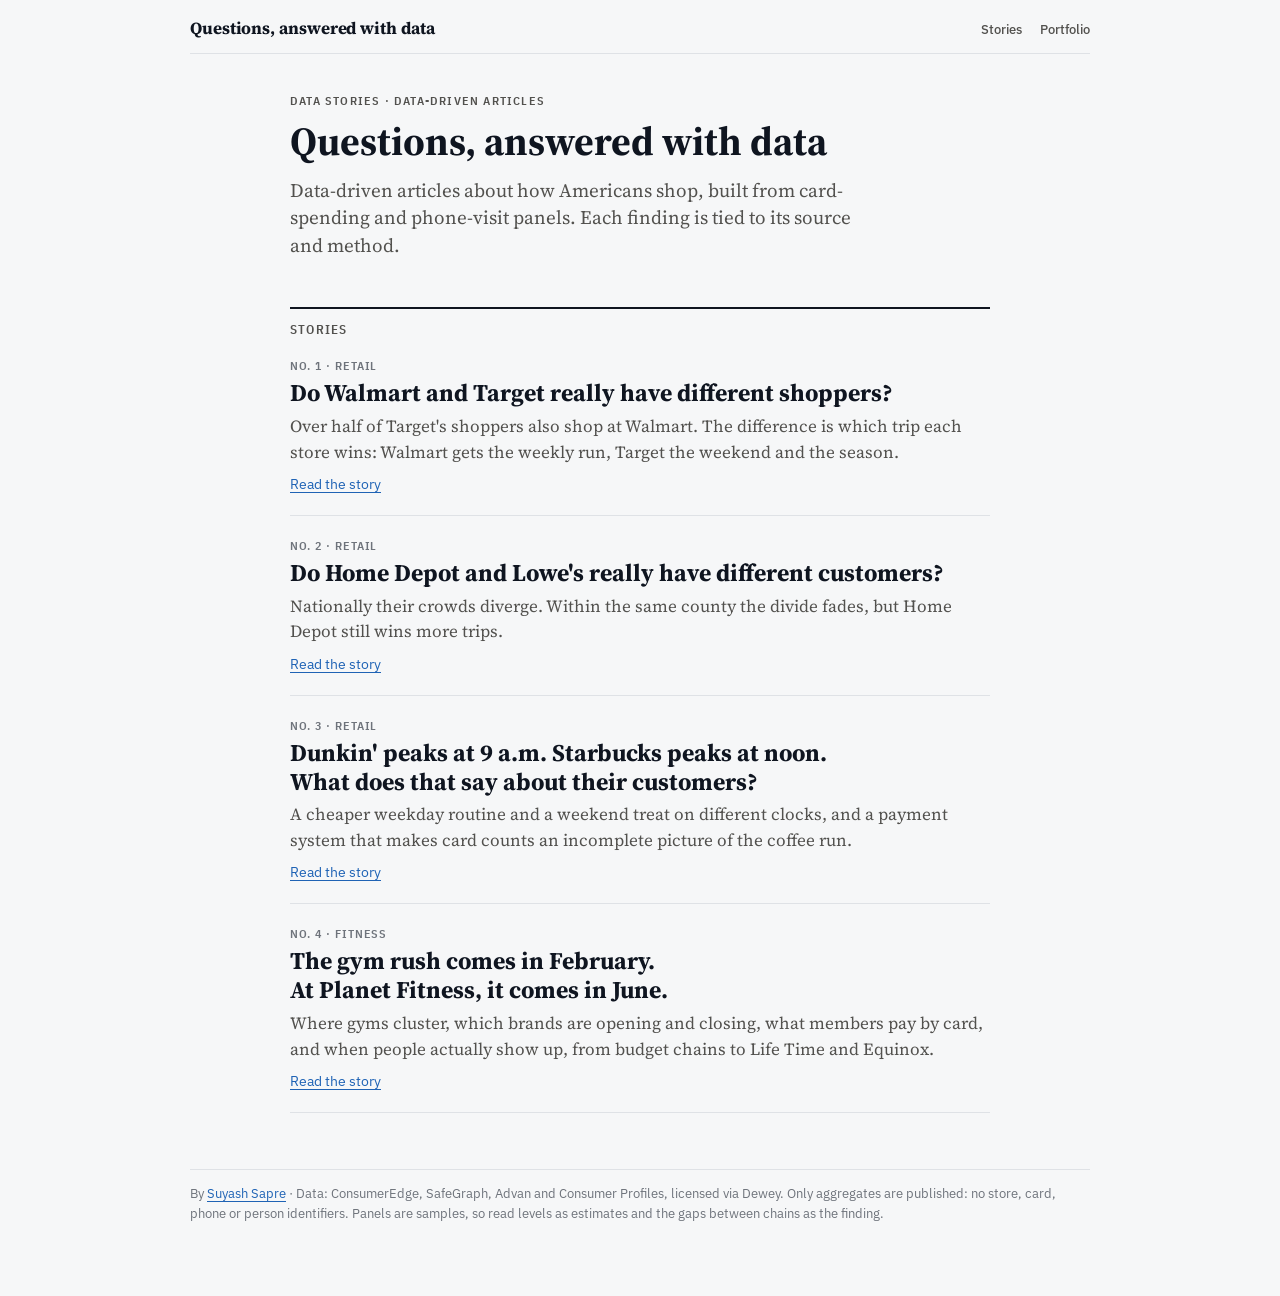
==== index.html @ 4fd57f26 "Rewrite the three retailer-pair stories in the gym story's format Single page per story: plain secti" ====
<!doctype html>
<html lang="en">
<head>
<meta charset="utf-8">
<meta name="viewport" content="width=device-width,initial-scale=1,viewport-fit=cover">
<title>Questions, Answered with Data</title>
<meta name="description" content="Data-driven articles about how Americans shop, from card-spending and phone-visit panels.">
<link rel="preconnect" href="https://fonts.googleapis.com"><link rel="preconnect" href="https://fonts.gstatic.com" crossorigin>
<link rel="stylesheet" href="https://fonts.googleapis.com/css2?family=IBM+Plex+Mono:wght@400;500;600&family=IBM+Plex+Sans+Condensed:wght@500;600;700&family=IBM+Plex+Sans:ital,wght@0,400;0,500;0,600;1,400&family=Source+Serif+4:ital,opsz,wght@0,8..60,400;0,8..60,600;0,8..60,700;1,8..60,400&display=swap">
<link rel="stylesheet" href="assets/site.css">
</head>
<body>
<header class="site-head"><a class="wordmark" href="index.html">Questions, answered with data</a><nav class="site-links" aria-label="Site"><a href="index.html#stories">Stories</a><a href="https://suyashh77.github.io/suyashsapre_portfolio/">Portfolio</a></nav></header>
<main class="index">
  <div class="intro"><div class="kicker">Data stories · data-driven articles</div>
  <h1>Questions, answered with data</h1>
  <p class="dek">Data-driven articles about how Americans shop, built from card-spending and phone-visit panels. Each finding is tied to its source and method.</p></div>
  <section class="shelf" id="stories"><h2>Stories</h2>
    <article class="entry"><div class="n">No. 1 · Retail</div>
      <h3><a href="walmart-vs-target/index.html">Do Walmart and Target really have different shoppers?</a></h3><p>Over half of Target&#x27;s shoppers also shop at Walmart. The difference is which trip each store wins: Walmart gets the weekly run, Target the weekend and the season.</p>
      <div class="links"><a href="walmart-vs-target/index.html">Read the story</a></div></article>
    <article class="entry"><div class="n">No. 2 · Retail</div>
      <h3><a href="home-depot-vs-lowes/index.html">Do Home Depot and Lowe&#x27;s really have different customers?</a></h3><p>Nationally their crowds diverge. Within the same county the divide fades, but Home Depot still wins more trips.</p>
      <div class="links"><a href="home-depot-vs-lowes/index.html">Read the story</a></div></article>
    <article class="entry"><div class="n">No. 3 · Retail</div>
      <h3><a href="dunkin-vs-starbucks/index.html">Dunkin&#x27; peaks at 9 a.m. Starbucks peaks at noon. What does that say about their customers?</a></h3><p>A cheaper weekday routine and a weekend treat on different clocks, and a payment system that makes card counts an incomplete picture of the coffee run.</p>
      <div class="links"><a href="dunkin-vs-starbucks/index.html">Read the story</a></div></article>
    <article class="entry"><div class="n">No. 4 · Fitness</div>
      <h3><a href="gyms/index.html">The gym rush comes in February. At Planet Fitness, it comes in June.</a></h3><p>Where gyms cluster, which brands are opening and closing, what members pay by card, and when people actually show up, from budget chains to Life Time and Equinox.</p>
      <div class="links"><a href="gyms/index.html">Read the story</a></div></article>
  </section>
</main>
<footer class="site-foot">By <a href="https://suyashh77.github.io/suyashsapre_portfolio/">Suyash Sapre</a> · Data: ConsumerEdge, SafeGraph, Advan and Consumer Profiles, licensed via Dewey. Only aggregates are published: no store, card, phone or person identifiers. Panels are samples, so read levels as estimates and the gaps between chains as the finding.</footer>
</body>
</html>
---- assets/site.css ----
/* Questions, answered with data: one stylesheet for every page on the site.
   Pages set their pair colours (--a, --b) inline; everything else comes from here. */

:root{
  color-scheme:light;
  --bg:#f6f7f8; --surface:#fcfcfb; --sunk:#eef0f2; --ink:#0f1520; --muted:#52514e; --faint:#6e737b;
  --rule:#dfe2e6; --grid:#eceef1; --accent:#2a78d6; --accent-ink:#1f63b5;
  --ctx:#b4b8bf; --ctx-strong:#8a8f98; --note:#0f1520;
  --a:#2a78d6; --b:#eb6834;
  --serif:"Source Serif 4",Georgia,"Times New Roman",serif;
  --body:"IBM Plex Sans",system-ui,-apple-system,"Segoe UI",sans-serif;
  --display:"IBM Plex Sans Condensed","Arial Narrow",system-ui,sans-serif;
  --mono:"IBM Plex Mono",ui-monospace,SFMono-Regular,Menlo,monospace;
  --prose:700px; --page:900px; --wide:1200px;
}
@media (prefers-color-scheme: dark){
  :root:not([data-theme="light"]){
    color-scheme:dark;
    --bg:#121315; --surface:#1a1b1d; --sunk:#202226; --ink:#f3f4f6; --muted:#c3c2b7; --faint:#9a9da4;
    --rule:#2d2f33; --grid:#26282c; --accent:#5b9cf0; --accent-ink:#7fb2f5;
    --ctx:#4d5157; --ctx-strong:#7a7e85; --note:#f3f4f6;
  }
}
:root[data-theme="dark"]{
  color-scheme:dark;
  --bg:#121315; --surface:#1a1b1d; --sunk:#202226; --ink:#f3f4f6; --muted:#c3c2b7; --faint:#9a9da4;
  --rule:#2d2f33; --grid:#26282c; --accent:#5b9cf0; --accent-ink:#7fb2f5;
  --ctx:#4d5157; --ctx-strong:#7a7e85; --note:#f3f4f6;
}

/* ---------- base ---------- */
*{box-sizing:border-box}
html{-webkit-text-size-adjust:100%}
body{margin:0;background:var(--bg);color:var(--ink);font:16px/1.55 var(--body);padding-inline:16px;padding-block:0 72px}
img{max-width:100%}
[hidden]{display:none!important}
a{color:var(--accent-ink);text-underline-offset:3px}
a:focus-visible,button:focus-visible,select:focus-visible,input:focus-visible{outline:2px solid var(--accent);outline-offset:2px}
h1,h2,h3{text-wrap:balance}
.num{font-family:var(--mono);font-variant-numeric:tabular-nums;font-size:.94em}
@media (prefers-reduced-motion:reduce){*{transition:none!important;scroll-behavior:auto!important}}

/* ---------- site header (every page) ---------- */
.site-head{max-width:var(--page);margin:0 auto;display:flex;flex-wrap:wrap;align-items:baseline;justify-content:space-between;gap:8px 20px;padding-block:18px 14px;border-bottom:1px solid var(--rule)}
.site-head.wide{max-width:var(--wide)}
.wordmark{font:700 17px/1.2 var(--serif);color:var(--ink);text-decoration:none;letter-spacing:-.005em}
.wordmark:hover{color:var(--accent-ink)}
.site-links{display:flex;flex-wrap:wrap;gap:4px 18px;font:500 13px/1.4 var(--body)}
.site-links a{color:var(--muted);text-decoration:none}
.site-links a:hover,.site-links a[aria-current="page"]{color:var(--ink);text-decoration:underline}

/* story view switch: Story | Every chart */
.view-switch{margin:16px 0 0;display:flex;gap:2px;width:max-content;max-width:100%;padding:3px;border:1px solid var(--rule);border-radius:8px;background:var(--surface)}
.view-switch a{font:600 13px/1 var(--body);padding:8px 12px;border-radius:5px;color:var(--muted);text-decoration:none;white-space:nowrap}
.view-switch a:hover{color:var(--ink)}
.view-switch a[aria-current="page"]{background:var(--ink);color:var(--bg)}
.switch-row{max-width:var(--prose);margin:0 auto}

/* ---------- masthead (articles, chart pages, explorers) ---------- */
.masthead,header.top{max-width:var(--prose);margin:0 auto;padding-block:36px 18px;border-bottom:1px solid var(--rule);display:grid;gap:12px}
.masthead.wide{max-width:var(--wide)}
.kicker,.eyebrow{font:600 12px/1.2 var(--display);letter-spacing:.1em;text-transform:uppercase;color:var(--muted)}
.hed,header.top h1{font:700 clamp(28px,4.2vw,38px)/1.12 var(--serif);margin:0;letter-spacing:-.01em}
.dek,header.top .lede{font:italic 400 19px/1.45 var(--serif);color:var(--muted);margin:0;text-wrap:pretty;max-width:62ch}
.byline{font:500 13px var(--body);color:var(--faint)}
.key{display:flex;flex-wrap:wrap;gap:8px 16px;font:14px var(--body);color:var(--muted);align-items:center}
.sw{display:inline-block;width:12px;height:12px;border-radius:3px;margin-right:6px;vertical-align:-1px}
nav.toc{display:flex;flex-wrap:wrap;gap:6px 14px;font:14px var(--body)}
nav.toc a{color:var(--muted);text-decoration:none;border-bottom:1px solid var(--rule)}
nav.toc a:hover{color:var(--ink)}

/* ---------- article + chart-page body ---------- */
.article,.wrap{max-width:var(--page);margin:0 auto}
.prose{max-width:var(--prose);margin:0 auto}
.prose p{font:400 19px/1.62 var(--serif);margin:22px 0 0;text-wrap:pretty}
.prose .num,.explain .num{font-family:var(--serif);font-size:1em;font-variant-numeric:lining-nums tabular-nums}
.prose .q{font-weight:700}
h2.part{max-width:var(--page);font:600 13px/1 var(--display);letter-spacing:.09em;text-transform:uppercase;color:var(--muted);margin:52px auto 0;padding-top:14px;border-top:2px solid var(--ink)}

/* stories written as a plain <article> (gyms): same prose column and section labels */
.wrap > article > p{max-width:var(--prose);margin:22px auto 0;font:400 19px/1.62 var(--serif);text-wrap:pretty}
.wrap > article > h2,.wrap > h2:not(.part){max-width:var(--page);font:600 13px/1 var(--display);letter-spacing:.09em;text-transform:uppercase;color:var(--muted);margin:52px auto 0;padding-top:14px;border-top:2px solid var(--ink)}
.method{max-width:var(--prose);margin:52px auto 0;border-top:1px solid var(--rule);padding-top:14px;font:14px/1.55 var(--body);color:var(--muted)}
.method h2{font:600 13px var(--display);letter-spacing:.09em;text-transform:uppercase;margin:0 0 6px;color:var(--ink);border:0;padding:0}
.method p{margin:8px 0 0;font:inherit;max-width:none}

figure{margin:30px auto 10px;max-width:var(--page);border-top:2px solid var(--ink);padding:12px 0 0}
figure h3{font:600 20px/1.25 var(--display);margin:0}
.read{font:14px/1.5 var(--body);color:var(--muted);margin:6px 0 0}
.chart{margin-top:10px;position:relative}
.chart svg{display:block;width:100%;height:auto;overflow:visible}
.legend{display:flex;flex-wrap:wrap;gap:6px 16px;font:13px var(--body);color:var(--muted);margin-top:8px}
.explain{margin:14px 0 0;max-width:var(--prose)}
.explain p{font:400 17px/1.6 var(--serif);margin:10px 0 0}
.explain b{font-weight:600}
.src{font:12.5px/1.5 var(--body);color:var(--faint);margin-top:10px}
.callout{font:14px var(--body);background:var(--sunk);border-left:3px solid var(--ink);padding:8px 12px;margin-top:12px}
sup.ref{font:600 11px var(--body);color:var(--muted)}
sup.ref a{color:inherit;text-decoration:none}
.sources{max-width:var(--prose);margin:52px auto 0;border-top:1px solid var(--rule);padding-top:14px;font:14px/1.55 var(--body);color:var(--muted)}
.sources h2{font:600 13px var(--display);letter-spacing:.09em;text-transform:uppercase;margin:0 0 6px;color:var(--ink)}
.sources ol{margin:8px 0 0;padding-left:20px}
.sources li{margin:6px 0 0}
.sources p{margin:12px 0 0}
.wrap > footer{margin:48px auto 0;font:13px/1.55 var(--body);color:var(--faint);max-width:var(--prose)}

/* ---------- chart marks (d3 pages) ---------- */
.axis text{fill:var(--muted);font:12px var(--body)}
.axis path,.axis line{stroke:var(--rule)}
.grid line{stroke:var(--grid)}
.grid path{display:none}
.lab{fill:var(--ink);font:500 12px var(--body)}
.lab.muted{fill:var(--faint);font-weight:400}
.lab.small{font-size:11px}
.lab.strong{font-weight:700}
.halo,.ann{paint-order:stroke;stroke:var(--surface);stroke-width:3px;stroke-linejoin:round}
.grp{fill:var(--muted);font:600 11px var(--display);letter-spacing:.08em;text-transform:uppercase}
.note text,.ann{fill:var(--note);font:600 12px var(--body)}
.note line,.note path,.leader{stroke:var(--note);stroke-width:1;fill:none}
.ann.muted{fill:var(--muted);font-weight:400}
.ann.small{font-size:11px;font-weight:500;fill:var(--muted)}
.ann.strong{font-weight:700}
line.ref{stroke:var(--ctx-strong);stroke-dasharray:3 3}
.reflab{fill:var(--muted);font:12px var(--body)}
.ctxline{stroke:var(--ctx)}
.hit{fill:transparent}
.heat text{font:12px var(--body)}
.zero{stroke:var(--muted);stroke-width:1}
.tip{position:absolute;pointer-events:none;background:var(--ink);color:var(--bg);font:13px/1.4 var(--body);padding:6px 9px;border-radius:6px;white-space:nowrap;opacity:0;transform:translate(-50%,-110%);z-index:3}
.tip b{font-weight:600}

/* ---------- explorers: panels and controls ---------- */
.explorer{max-width:var(--wide);margin:0 auto}
.panel{background:var(--surface);border:1px solid var(--rule);border-radius:10px;padding:20px}
.panel h2,.panel h3{font:600 20px/1.25 var(--display);margin:0}
.panel-note,.note-text{font:13px/1.5 var(--body);color:var(--muted)}
.controls{display:flex;flex-wrap:wrap;gap:12px;align-items:flex-end}
.field{display:grid;gap:5px;min-width:0}
.field > label,.field > legend,.controls label{font:600 11px/1.2 var(--display);letter-spacing:.08em;text-transform:uppercase;color:var(--muted)}
select,input[type=search],input[type=text]{font:14px var(--body);color:var(--ink);background:var(--surface);border:1px solid var(--rule);border-radius:6px;padding:8px 10px;min-height:38px;max-width:100%}
select:hover,input:hover{border-color:var(--ctx-strong)}
.btn{font:600 13px var(--body);color:var(--ink);background:var(--surface);border:1px solid var(--rule);border-radius:6px;padding:8px 12px;cursor:pointer}
.btn:hover{border-color:var(--ink)}
.chip{font:500 12px var(--body);color:var(--muted);background:var(--surface);border:1px solid var(--rule);border-radius:99px;padding:6px 11px;cursor:pointer}
.chip:hover{border-color:var(--ctx-strong);color:var(--ink)}
.chip.on,.chip[aria-pressed="true"]{background:var(--ink);border-color:var(--ink);color:var(--bg)}
.stat-row{display:grid;grid-template-columns:repeat(auto-fit,minmax(160px,1fr));gap:12px}
.stat{padding:14px 16px;border:1px solid var(--rule);border-radius:8px;background:var(--surface)}
.stat .label{font:600 11px/1.2 var(--display);letter-spacing:.08em;text-transform:uppercase;color:var(--muted)}
.stat .value{font:600 26px/1.15 var(--mono);font-variant-numeric:tabular-nums;margin-top:6px}
.stat .sub{font:12px var(--body);color:var(--faint);margin-top:2px}
.table-wrap{overflow-x:auto;border:1px solid var(--rule);border-radius:8px}
table{border-collapse:collapse;width:100%;font:13px var(--body)}
th{text-align:left;font:600 11px var(--display);letter-spacing:.06em;text-transform:uppercase;color:var(--muted);background:var(--sunk);position:sticky;top:0}
th,td{padding:8px 12px;border-bottom:1px solid var(--rule)}
td.num,th.num{text-align:right;font-family:var(--mono);font-variant-numeric:tabular-nums}

/* ---------- index page ---------- */
.index{max-width:var(--prose);margin:0 auto}
.index .intro{padding-block:40px 8px}
.index h1{font:700 clamp(30px,5vw,40px)/1.1 var(--serif);margin:10px 0 0}
.index .dek{font-style:normal;margin-top:14px}
.shelf{margin-top:40px}
.shelf > h2{font:600 13px/1 var(--display);letter-spacing:.09em;text-transform:uppercase;color:var(--muted);margin:0;padding-top:14px;border-top:2px solid var(--ink)}
.entry{padding-block:22px;border-bottom:1px solid var(--rule);display:grid;gap:6px}
.entry .n{font:600 12px var(--display);letter-spacing:.08em;text-transform:uppercase;color:var(--faint)}
.entry h3{font:700 24px/1.2 var(--serif);margin:0}
.entry h3 a{color:inherit;text-decoration:none}
.entry h3 a:hover{text-decoration:underline}
.entry p{margin:0;color:var(--muted);font:400 17px/1.5 var(--serif)}
.entry .links{font:14px var(--body);display:flex;flex-wrap:wrap;gap:16px;margin-top:4px}

.site-foot{max-width:var(--page);margin:56px auto 0;padding-top:14px;border-top:1px solid var(--rule);font:13px/1.55 var(--body);color:var(--faint)}
.site-foot.wide{max-width:var(--wide)}

@media (max-width:560px){
  figure h3{font-size:18px}
  .prose p{font-size:18px}
  .dek,header.top .lede{font-size:19px}
  .panel{padding:14px}
}
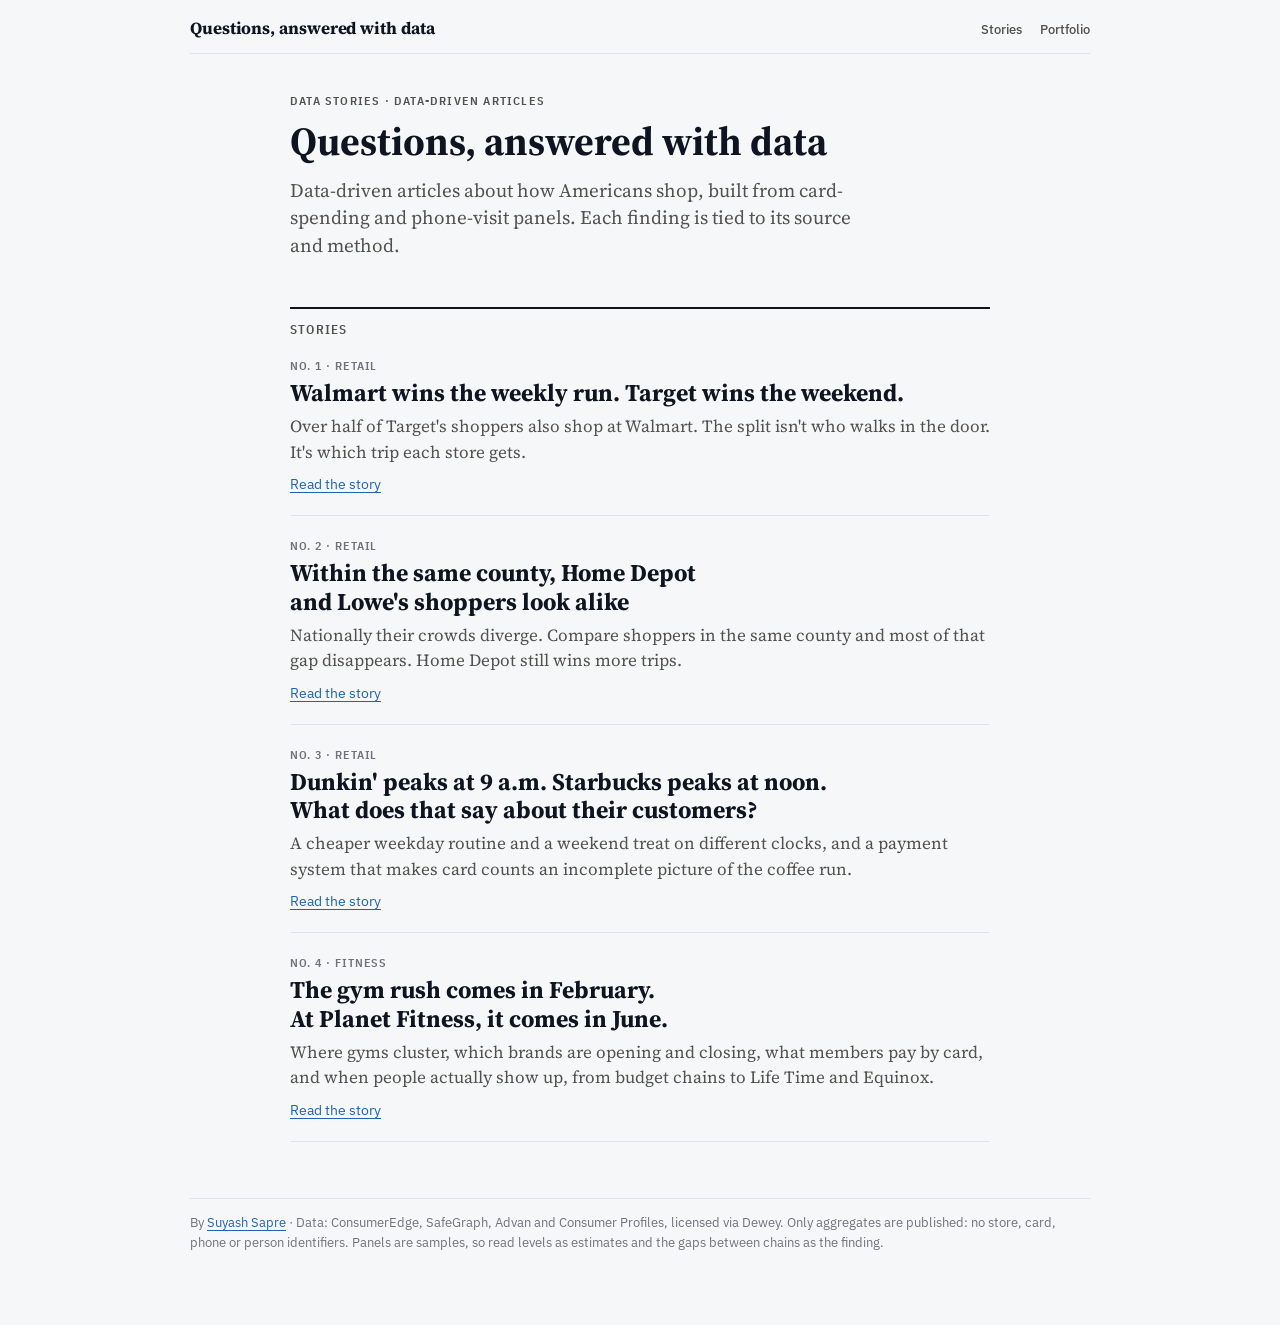
==== commit 6cc99e2a: "Retitle Walmart/Target and Home Depot/Lowe's; sync landing page Both retailer-pair headlines used th" ====
--- a/index.html
+++ b/index.html
@@ -17,10 +17,10 @@
   <p class="dek">Data-driven articles about how Americans shop, built from card-spending and phone-visit panels. Each finding is tied to its source and method.</p></div>
   <section class="shelf" id="stories"><h2>Stories</h2>
     <article class="entry"><div class="n">No. 1 · Retail</div>
-      <h3><a href="walmart-vs-target/index.html">Do Walmart and Target really have different shoppers?</a></h3><p>Over half of Target&#x27;s shoppers also shop at Walmart. The difference is which trip each store wins: Walmart gets the weekly run, Target the weekend and the season.</p>
+      <h3><a href="walmart-vs-target/index.html">Walmart wins the weekly run. Target wins the weekend.</a></h3><p>Over half of Target&#x27;s shoppers also shop at Walmart. The split isn&#x27;t who walks in the door. It&#x27;s which trip each store gets.</p>
       <div class="links"><a href="walmart-vs-target/index.html">Read the story</a></div></article>
     <article class="entry"><div class="n">No. 2 · Retail</div>
-      <h3><a href="home-depot-vs-lowes/index.html">Do Home Depot and Lowe&#x27;s really have different customers?</a></h3><p>Nationally their crowds diverge. Within the same county the divide fades, but Home Depot still wins more trips.</p>
+      <h3><a href="home-depot-vs-lowes/index.html">Within the same county, Home Depot and Lowe&#x27;s shoppers look alike</a></h3><p>Nationally their crowds diverge. Compare shoppers in the same county and most of that gap disappears. Home Depot still wins more trips.</p>
       <div class="links"><a href="home-depot-vs-lowes/index.html">Read the story</a></div></article>
     <article class="entry"><div class="n">No. 3 · Retail</div>
       <h3><a href="dunkin-vs-starbucks/index.html">Dunkin&#x27; peaks at 9 a.m. Starbucks peaks at noon. What does that say about their customers?</a></h3><p>A cheaper weekday routine and a weekend treat on different clocks, and a payment system that makes card counts an incomplete picture of the coffee run.</p>
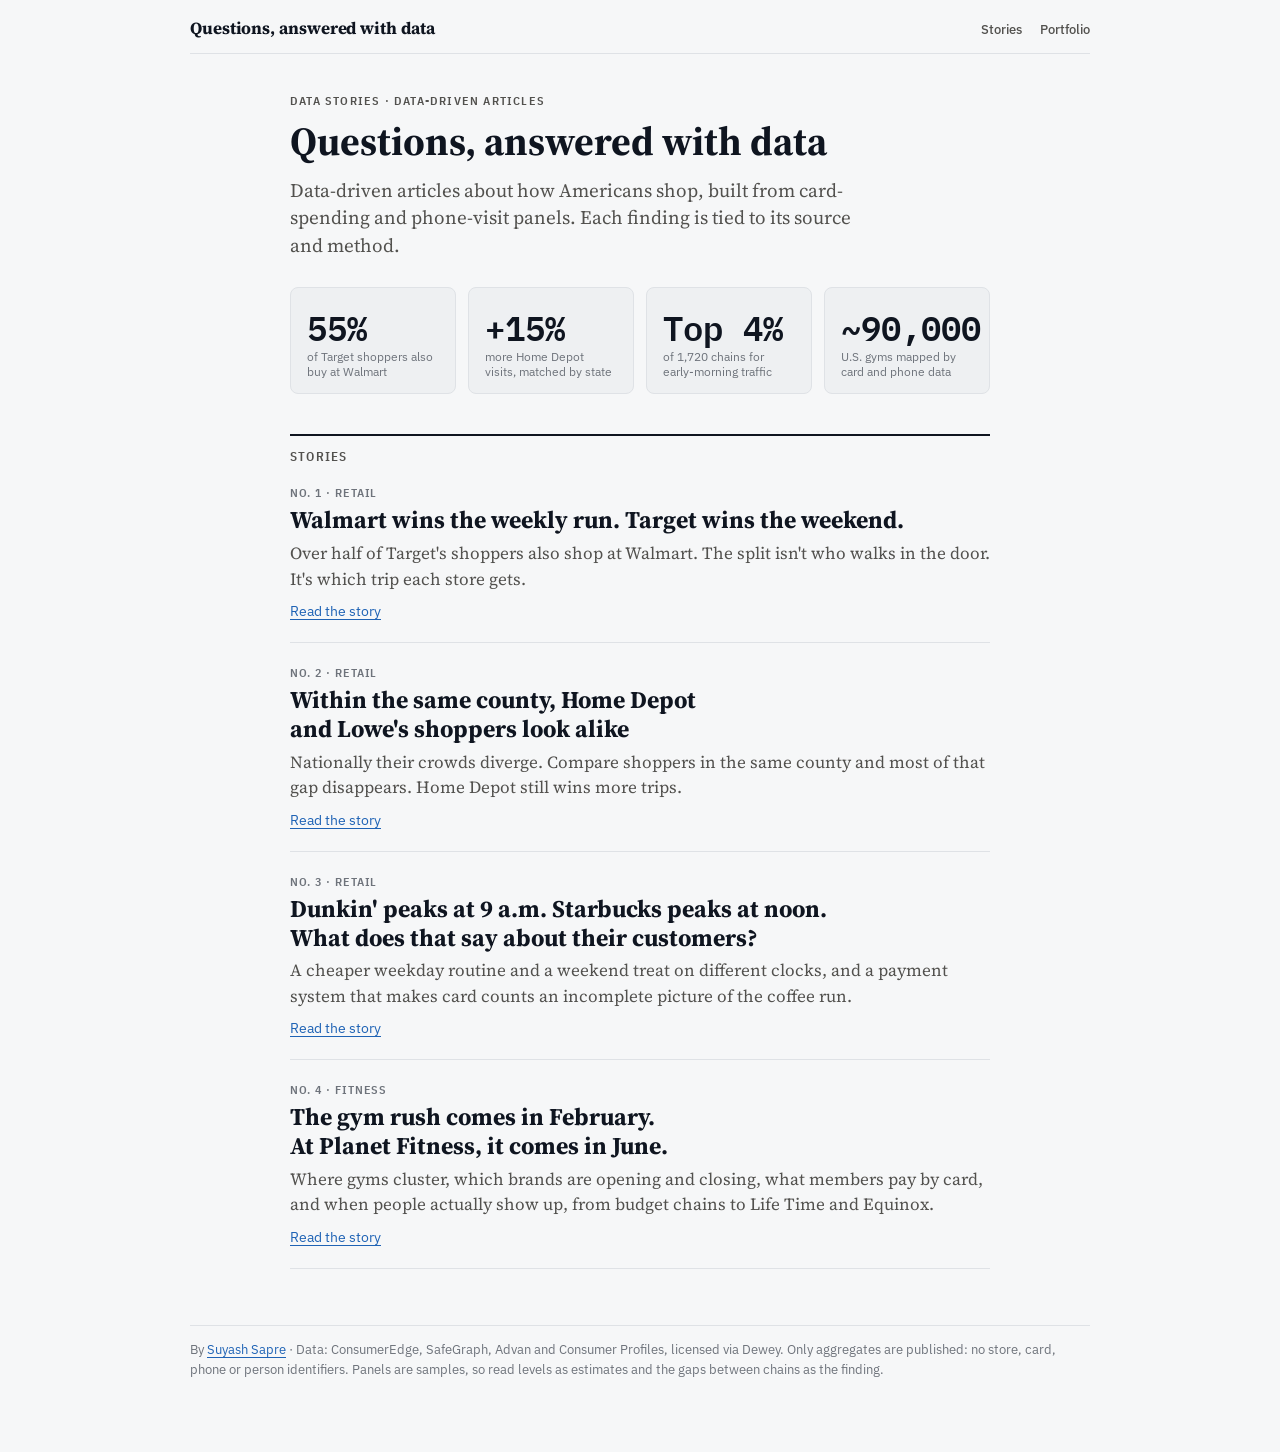
==== commit 202694e1: "Put each story's strongest numbers above the fold Researched portfolio/blog/social-hook and data-jou" ====
--- a/index.html
+++ b/index.html
@@ -15,6 +15,12 @@
   <div class="intro"><div class="kicker">Data stories · data-driven articles</div>
   <h1>Questions, answered with data</h1>
   <p class="dek">Data-driven articles about how Americans shop, built from card-spending and phone-visit panels. Each finding is tied to its source and method.</p></div>
+  <div class="hook stat-row">
+    <a class="stat" href="walmart-vs-target/index.html"><div class="value">55%</div><div class="sub">of Target shoppers also buy at Walmart</div></a>
+    <a class="stat" href="home-depot-vs-lowes/index.html"><div class="value">+15%</div><div class="sub">more Home Depot visits, matched by state</div></a>
+    <a class="stat" href="dunkin-vs-starbucks/index.html"><div class="value">Top 4%</div><div class="sub">of 1,720 chains for early-morning traffic</div></a>
+    <a class="stat" href="gyms/index.html"><div class="value">~90,000</div><div class="sub">U.S. gyms mapped by card and phone data</div></a>
+  </div>
   <section class="shelf" id="stories"><h2>Stories</h2>
     <article class="entry"><div class="n">No. 1 · Retail</div>
       <h3><a href="walmart-vs-target/index.html">Walmart wins the weekly run. Target wins the weekend.</a></h3><p>Over half of Target&#x27;s shoppers also shop at Walmart. The split isn&#x27;t who walks in the door. It&#x27;s which trip each store gets.</p>
--- a/assets/site.css
+++ b/assets/site.css
@@ -149,6 +149,13 @@
 .stat .label{font:600 11px/1.2 var(--display);letter-spacing:.08em;text-transform:uppercase;color:var(--muted)}
 .stat .value{font:600 26px/1.15 var(--mono);font-variant-numeric:tabular-nums;margin-top:6px}
 .stat .sub{font:12px var(--body);color:var(--faint);margin-top:2px}
+
+/* Hook stats: the story's strongest numbers, shown before any prose so the finding lands in the first screen. */
+.hook{max-width:900px;margin:20px auto 6px}
+.hook .stat{background:var(--sunk)}
+.hook .value{font-size:clamp(24px,3.2vw,34px)}
+.hook a.stat{display:block;text-decoration:none;color:inherit;transition:border-color .15s}
+.hook a.stat:hover{border-color:var(--ink)}
 .table-wrap{overflow-x:auto;border:1px solid var(--rule);border-radius:8px}
 table{border-collapse:collapse;width:100%;font:13px var(--body)}
 th{text-align:left;font:600 11px var(--display);letter-spacing:.06em;text-transform:uppercase;color:var(--muted);background:var(--sunk);position:sticky;top:0}
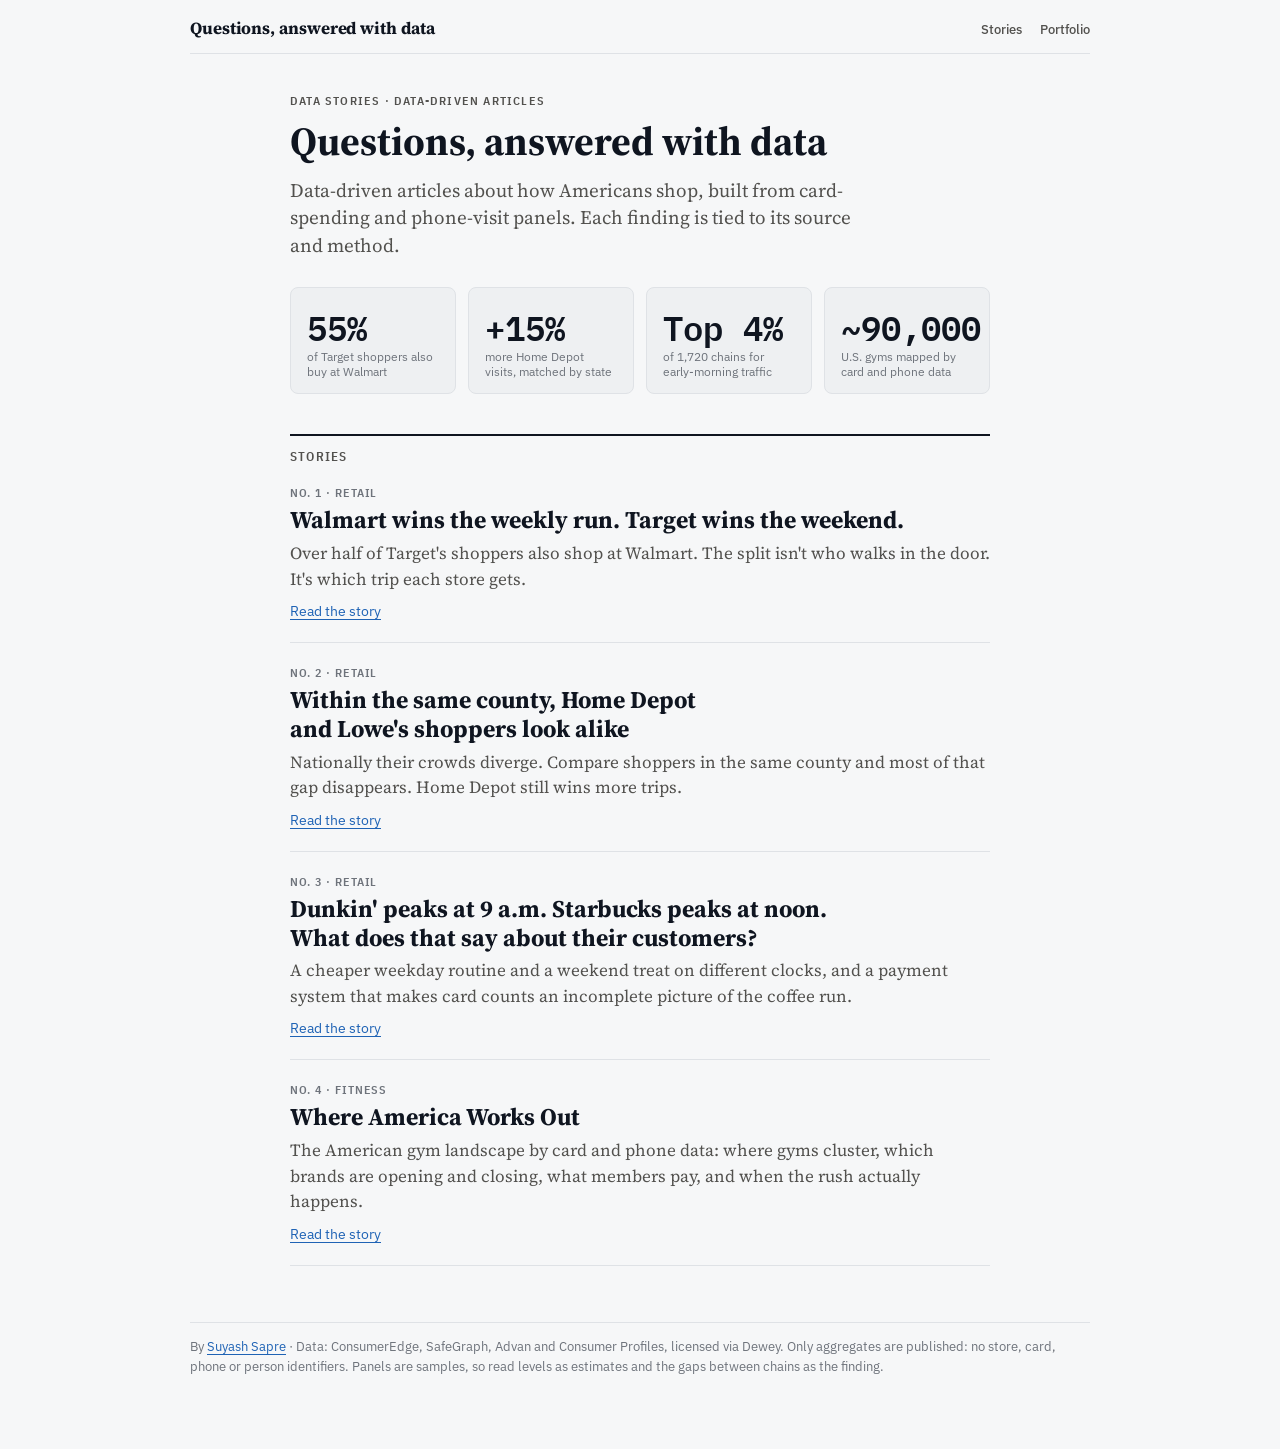
==== commit b94e2eb0: "Retitle the gym story: Where America Works Out Eyebrow -> 'American Gym Landscape · A Data-Driven St" ====
--- a/index.html
+++ b/index.html
@@ -32,7 +32,7 @@
       <h3><a href="dunkin-vs-starbucks/index.html">Dunkin&#x27; peaks at 9 a.m. Starbucks peaks at noon. What does that say about their customers?</a></h3><p>A cheaper weekday routine and a weekend treat on different clocks, and a payment system that makes card counts an incomplete picture of the coffee run.</p>
       <div class="links"><a href="dunkin-vs-starbucks/index.html">Read the story</a></div></article>
     <article class="entry"><div class="n">No. 4 · Fitness</div>
-      <h3><a href="gyms/index.html">The gym rush comes in February. At Planet Fitness, it comes in June.</a></h3><p>Where gyms cluster, which brands are opening and closing, what members pay by card, and when people actually show up, from budget chains to Life Time and Equinox.</p>
+      <h3><a href="gyms/index.html">Where America Works Out</a></h3><p>The American gym landscape by card and phone data: where gyms cluster, which brands are opening and closing, what members pay, and when the rush actually happens.</p>
       <div class="links"><a href="gyms/index.html">Read the story</a></div></article>
   </section>
 </main>
--- a/assets/site.css
+++ b/assets/site.css
@@ -63,6 +63,8 @@
 .hed,header.top h1{font:700 clamp(28px,4.2vw,38px)/1.12 var(--serif);margin:0;letter-spacing:-.01em}
 .dek,header.top .lede{font:italic 400 19px/1.45 var(--serif);color:var(--muted);margin:0;text-wrap:pretty;max-width:62ch}
 .byline{font:500 13px var(--body);color:var(--faint)}
+.stack{font:12px var(--body);color:var(--faint);margin-top:3px}
+.stack b{font-weight:600;color:var(--muted)}
 .key{display:flex;flex-wrap:wrap;gap:8px 16px;font:14px var(--body);color:var(--muted);align-items:center}
 .sw{display:inline-block;width:12px;height:12px;border-radius:3px;margin-right:6px;vertical-align:-1px}
 nav.toc{display:flex;flex-wrap:wrap;gap:6px 14px;font:14px var(--body)}
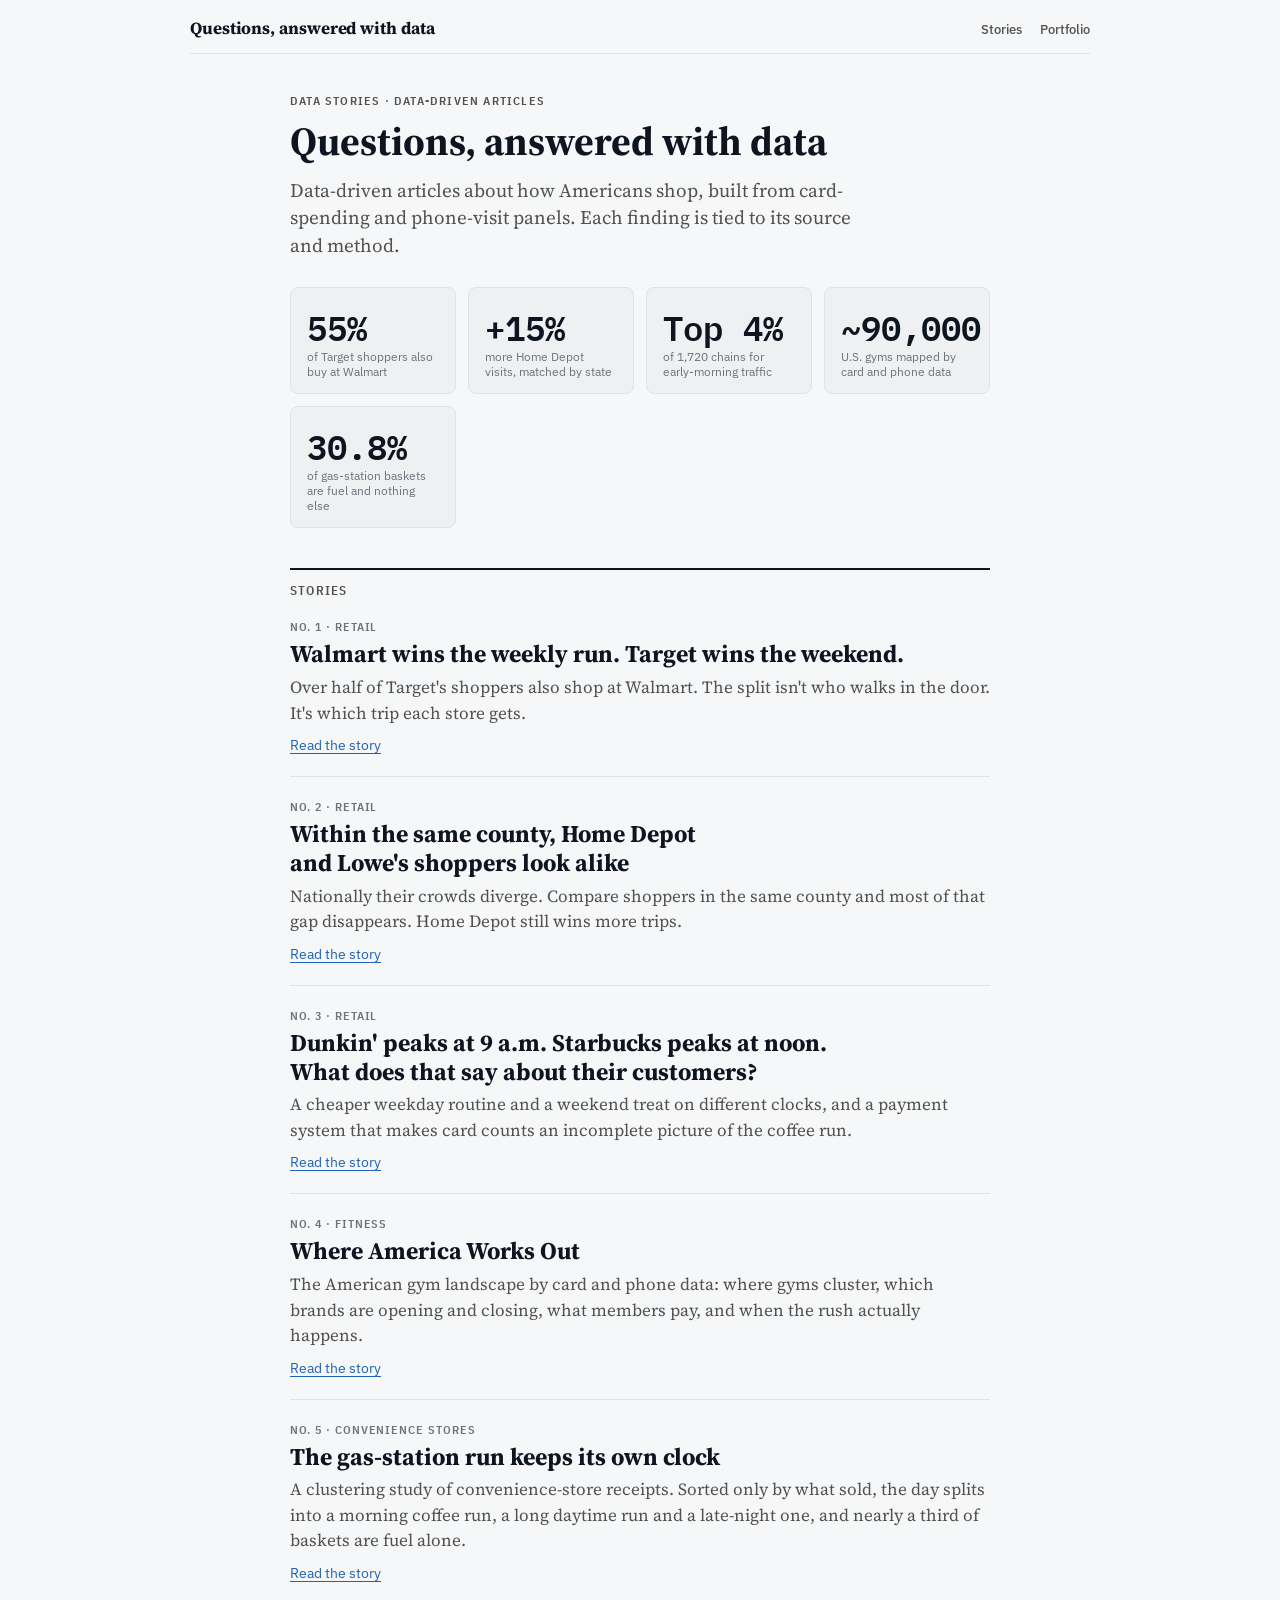
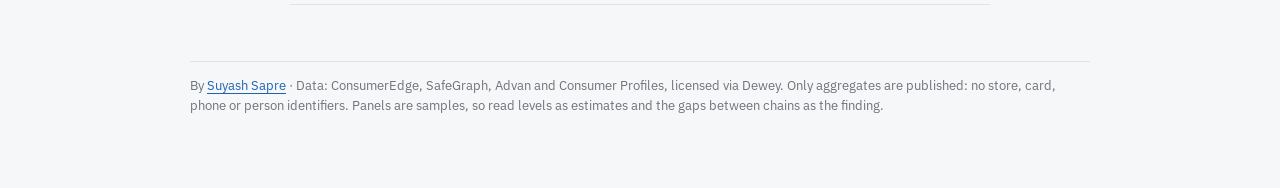
==== commit 271fc8d0: "Add story 5: The gas-station run keeps its own clock A clustering study of convenience-store receipt" ====
--- a/index.html
+++ b/index.html
@@ -20,6 +20,7 @@
     <a class="stat" href="home-depot-vs-lowes/index.html"><div class="value">+15%</div><div class="sub">more Home Depot visits, matched by state</div></a>
     <a class="stat" href="dunkin-vs-starbucks/index.html"><div class="value">Top 4%</div><div class="sub">of 1,720 chains for early-morning traffic</div></a>
     <a class="stat" href="gyms/index.html"><div class="value">~90,000</div><div class="sub">U.S. gyms mapped by card and phone data</div></a>
+    <a class="stat" href="gas-station-run/index.html"><div class="value">30.8%</div><div class="sub">of gas-station baskets are fuel and nothing else</div></a>
   </div>
   <section class="shelf" id="stories"><h2>Stories</h2>
     <article class="entry"><div class="n">No. 1 · Retail</div>
@@ -34,6 +35,9 @@
     <article class="entry"><div class="n">No. 4 · Fitness</div>
       <h3><a href="gyms/index.html">Where America Works Out</a></h3><p>The American gym landscape by card and phone data: where gyms cluster, which brands are opening and closing, what members pay, and when the rush actually happens.</p>
       <div class="links"><a href="gyms/index.html">Read the story</a></div></article>
+    <article class="entry"><div class="n">No. 5 · Convenience stores</div>
+      <h3><a href="gas-station-run/index.html">The gas-station run keeps its own clock</a></h3><p>A clustering study of convenience-store receipts. Sorted only by what sold, the day splits into a morning coffee run, a long daytime run and a late-night one, and nearly a third of baskets are fuel alone.</p>
+      <div class="links"><a href="gas-station-run/index.html">Read the story</a></div></article>
   </section>
 </main>
 <footer class="site-foot">By <a href="https://suyashh77.github.io/suyashsapre_portfolio/">Suyash Sapre</a> · Data: ConsumerEdge, SafeGraph, Advan and Consumer Profiles, licensed via Dewey. Only aggregates are published: no store, card, phone or person identifiers. Panels are samples, so read levels as estimates and the gaps between chains as the finding.</footer>
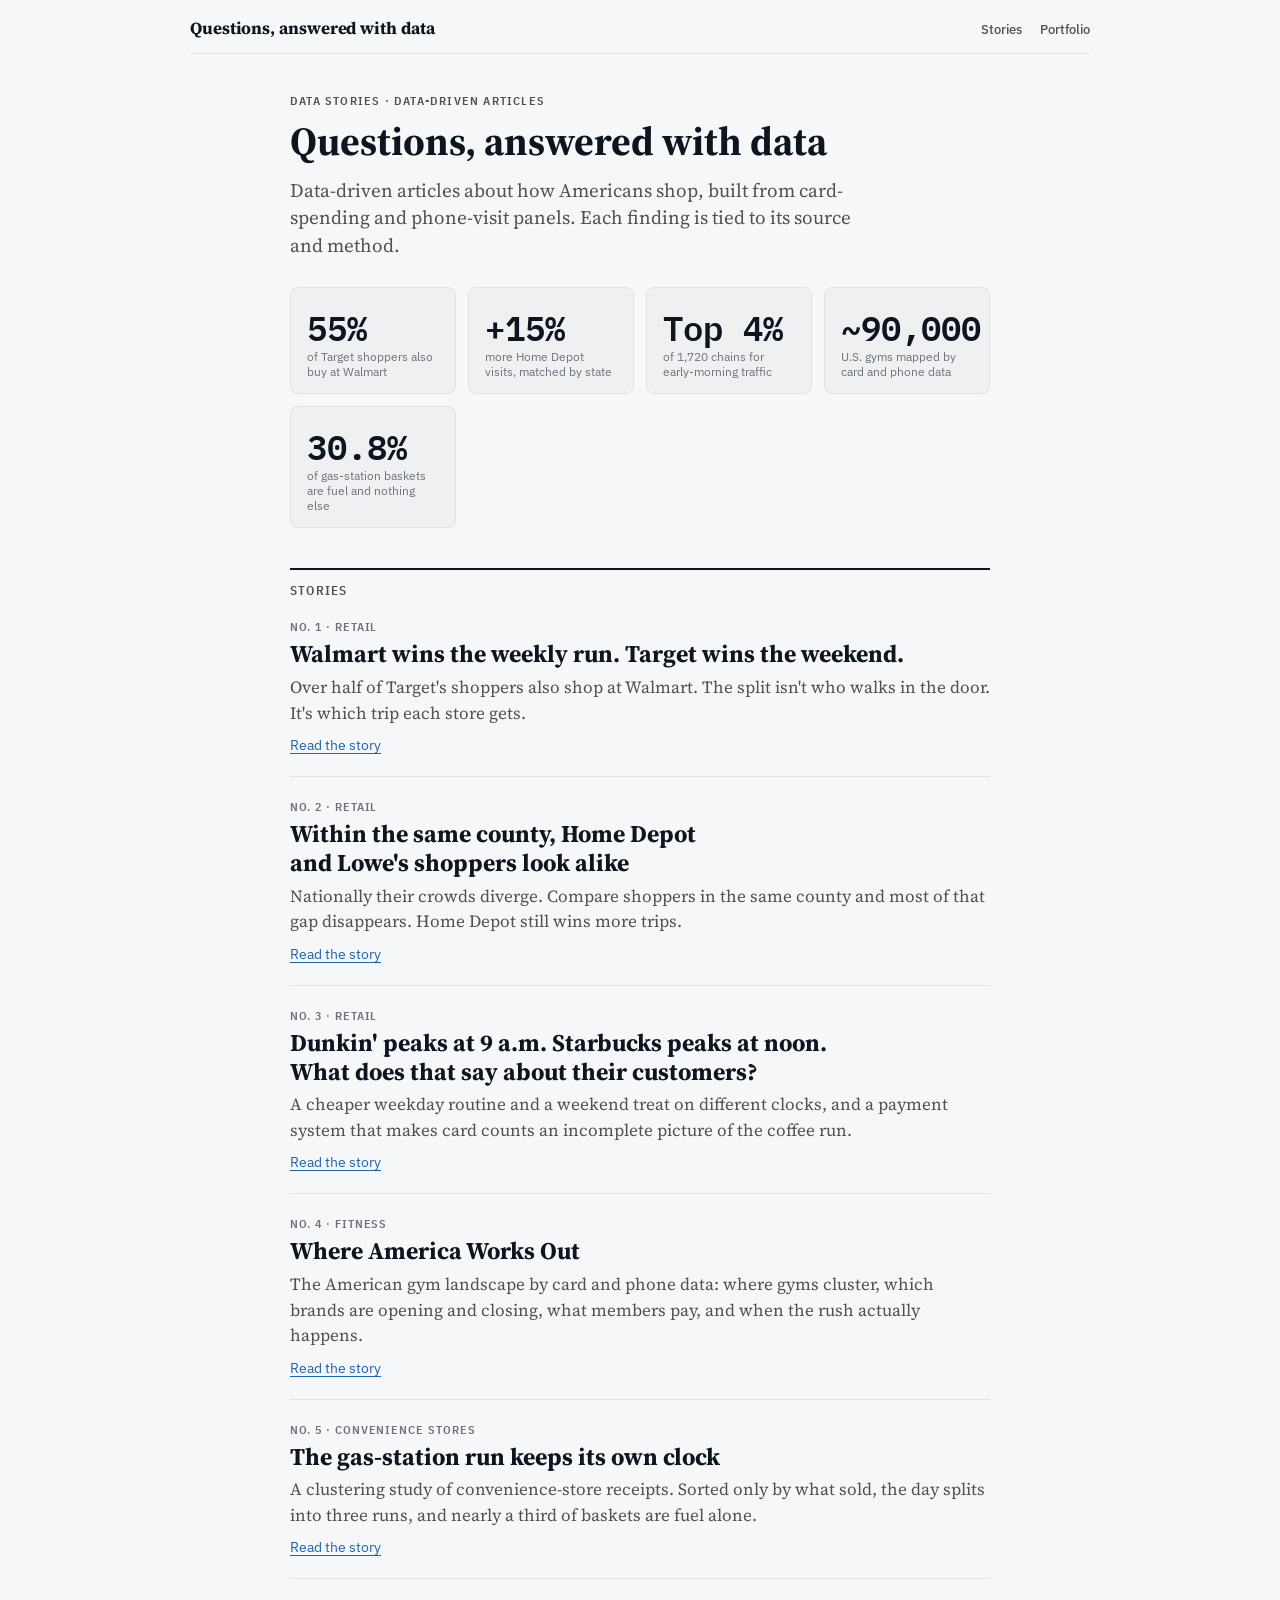
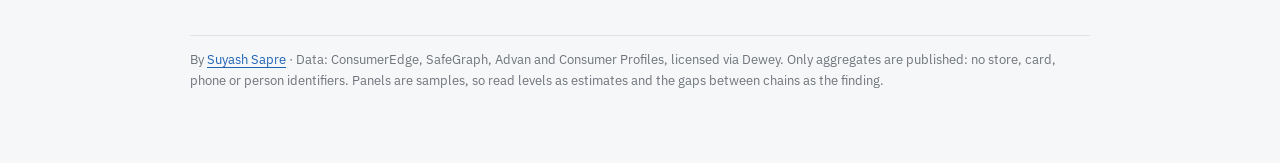
==== commit 91317ad9: "Gas-station story: tighten copy (1,907 to 1,166 words), same charts Co-Authored-By: Claude Opus 5.5 " ====
--- a/index.html
+++ b/index.html
@@ -36,7 +36,7 @@
       <h3><a href="gyms/index.html">Where America Works Out</a></h3><p>The American gym landscape by card and phone data: where gyms cluster, which brands are opening and closing, what members pay, and when the rush actually happens.</p>
       <div class="links"><a href="gyms/index.html">Read the story</a></div></article>
     <article class="entry"><div class="n">No. 5 · Convenience stores</div>
-      <h3><a href="gas-station-run/index.html">The gas-station run keeps its own clock</a></h3><p>A clustering study of convenience-store receipts. Sorted only by what sold, the day splits into a morning coffee run, a long daytime run and a late-night one, and nearly a third of baskets are fuel alone.</p>
+      <h3><a href="gas-station-run/index.html">The gas-station run keeps its own clock</a></h3><p>A clustering study of convenience-store receipts. Sorted only by what sold, the day splits into three runs, and nearly a third of baskets are fuel alone.</p>
       <div class="links"><a href="gas-station-run/index.html">Read the story</a></div></article>
   </section>
 </main>
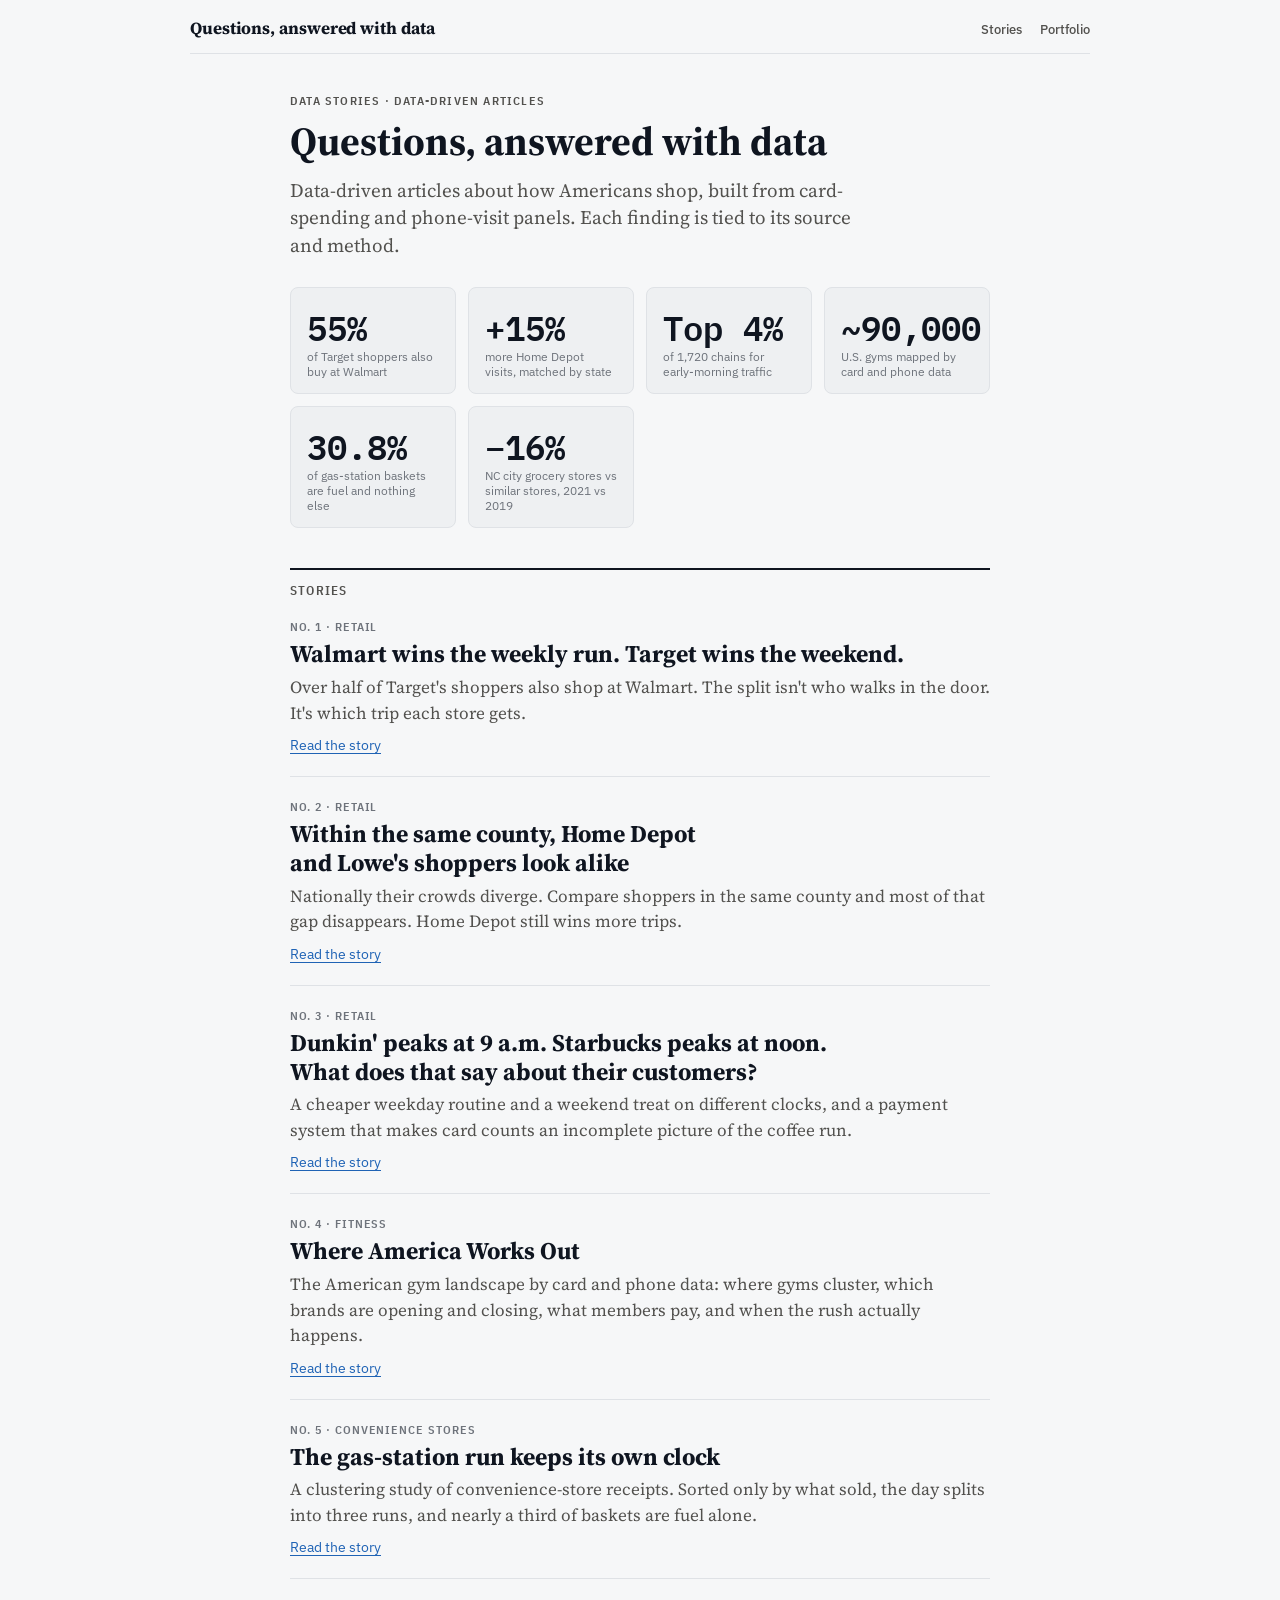
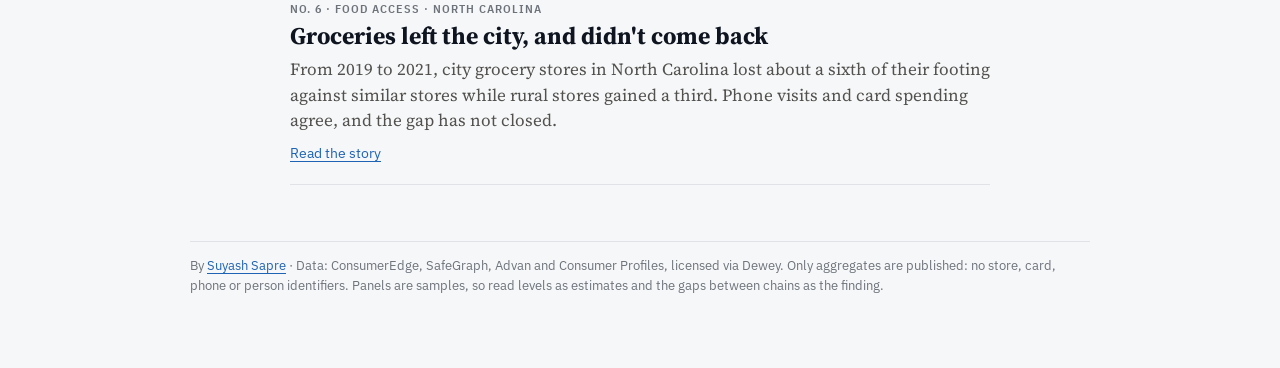
==== commit 63a365fa: "New story: Groceries left the city, and didn't come back (NC, Advan + SafeGraph) City grocery stores" ====
--- a/index.html
+++ b/index.html
@@ -21,6 +21,7 @@
     <a class="stat" href="dunkin-vs-starbucks/index.html"><div class="value">Top 4%</div><div class="sub">of 1,720 chains for early-morning traffic</div></a>
     <a class="stat" href="gyms/index.html"><div class="value">~90,000</div><div class="sub">U.S. gyms mapped by card and phone data</div></a>
     <a class="stat" href="gas-station-run/index.html"><div class="value">30.8%</div><div class="sub">of gas-station baskets are fuel and nothing else</div></a>
+    <a class="stat" href="covid-groceries/index.html"><div class="value">−16%</div><div class="sub">NC city grocery stores vs similar stores, 2021 vs 2019</div></a>
   </div>
   <section class="shelf" id="stories"><h2>Stories</h2>
     <article class="entry"><div class="n">No. 1 · Retail</div>
@@ -38,6 +39,9 @@
     <article class="entry"><div class="n">No. 5 · Convenience stores</div>
       <h3><a href="gas-station-run/index.html">The gas-station run keeps its own clock</a></h3><p>A clustering study of convenience-store receipts. Sorted only by what sold, the day splits into three runs, and nearly a third of baskets are fuel alone.</p>
       <div class="links"><a href="gas-station-run/index.html">Read the story</a></div></article>
+    <article class="entry"><div class="n">No. 6 · Food access · North Carolina</div>
+      <h3><a href="covid-groceries/index.html">Groceries left the city, and didn&#x27;t come back</a></h3><p>From 2019 to 2021, city grocery stores in North Carolina lost about a sixth of their footing against similar stores while rural stores gained a third. Phone visits and card spending agree, and the gap has not closed.</p>
+      <div class="links"><a href="covid-groceries/index.html">Read the story</a></div></article>
   </section>
 </main>
 <footer class="site-foot">By <a href="https://suyashh77.github.io/suyashsapre_portfolio/">Suyash Sapre</a> · Data: ConsumerEdge, SafeGraph, Advan and Consumer Profiles, licensed via Dewey. Only aggregates are published: no store, card, phone or person identifiers. Panels are samples, so read levels as estimates and the gaps between chains as the finding.</footer>
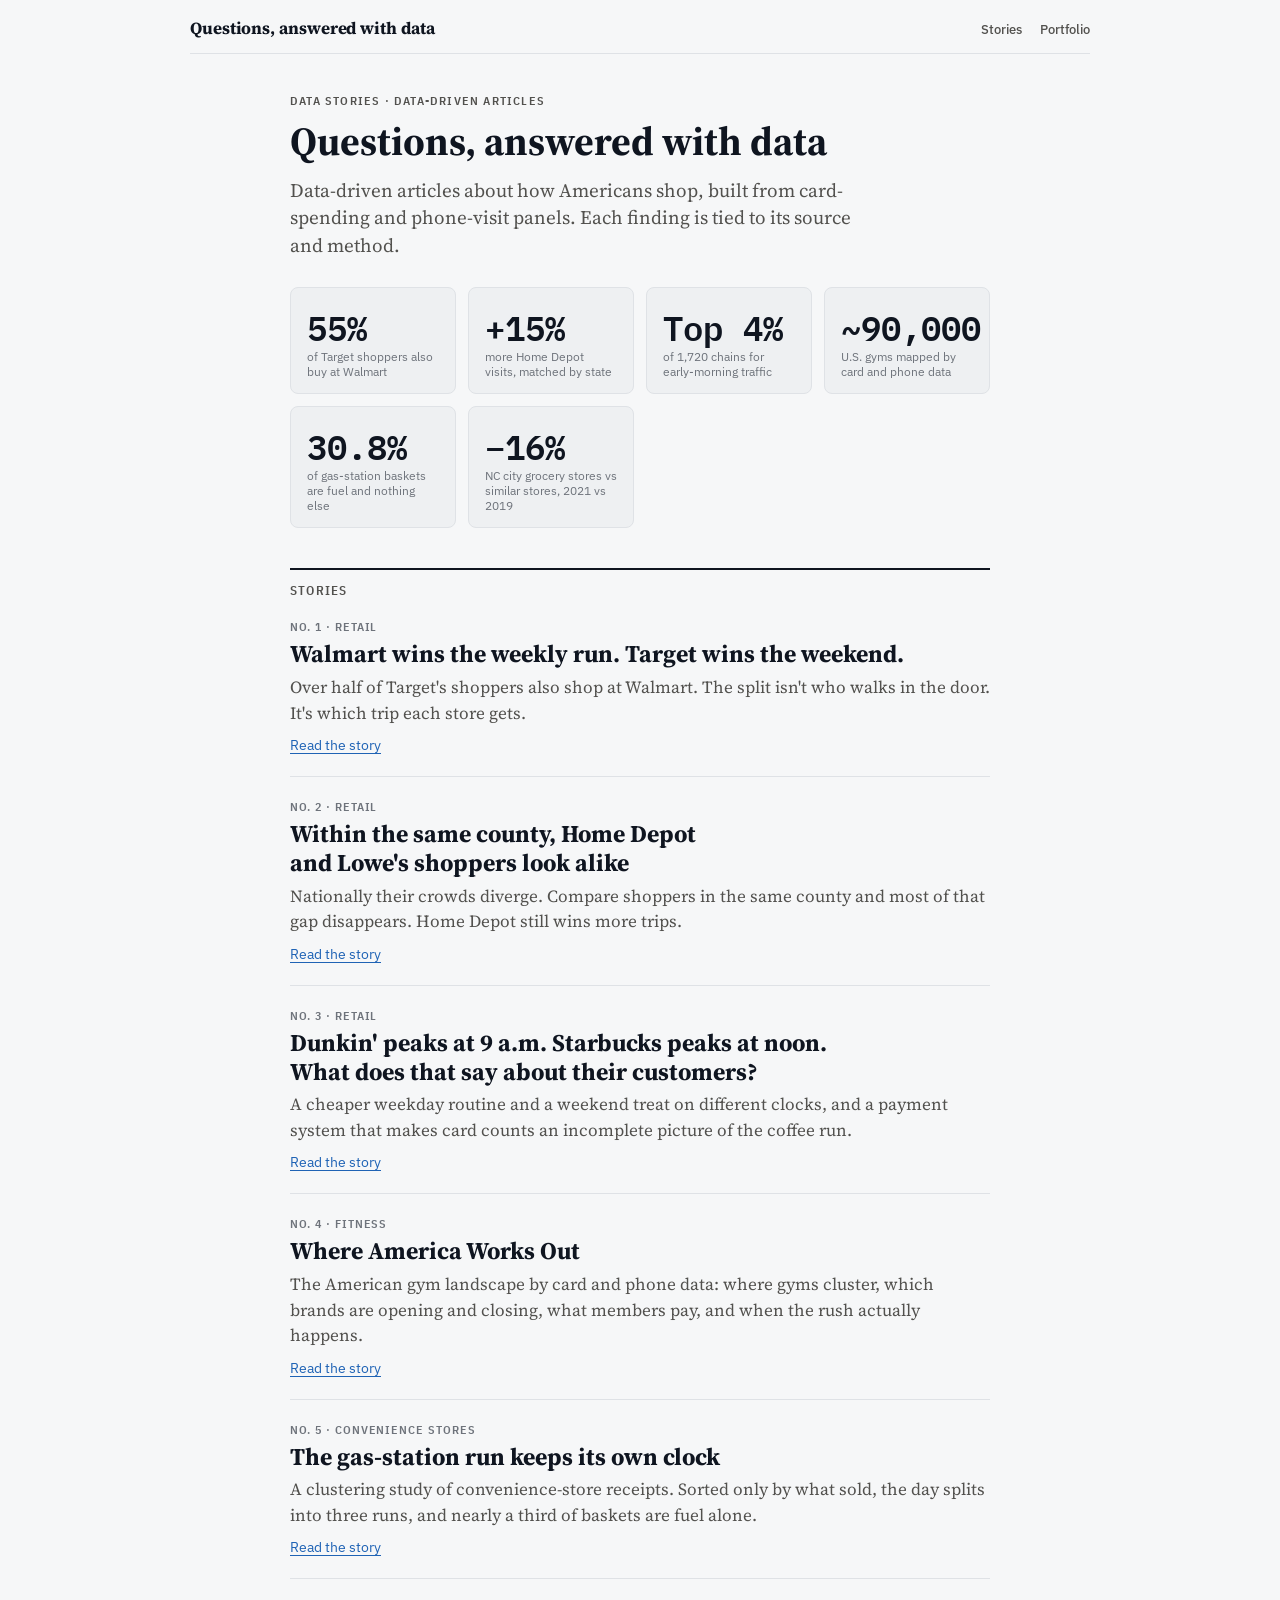
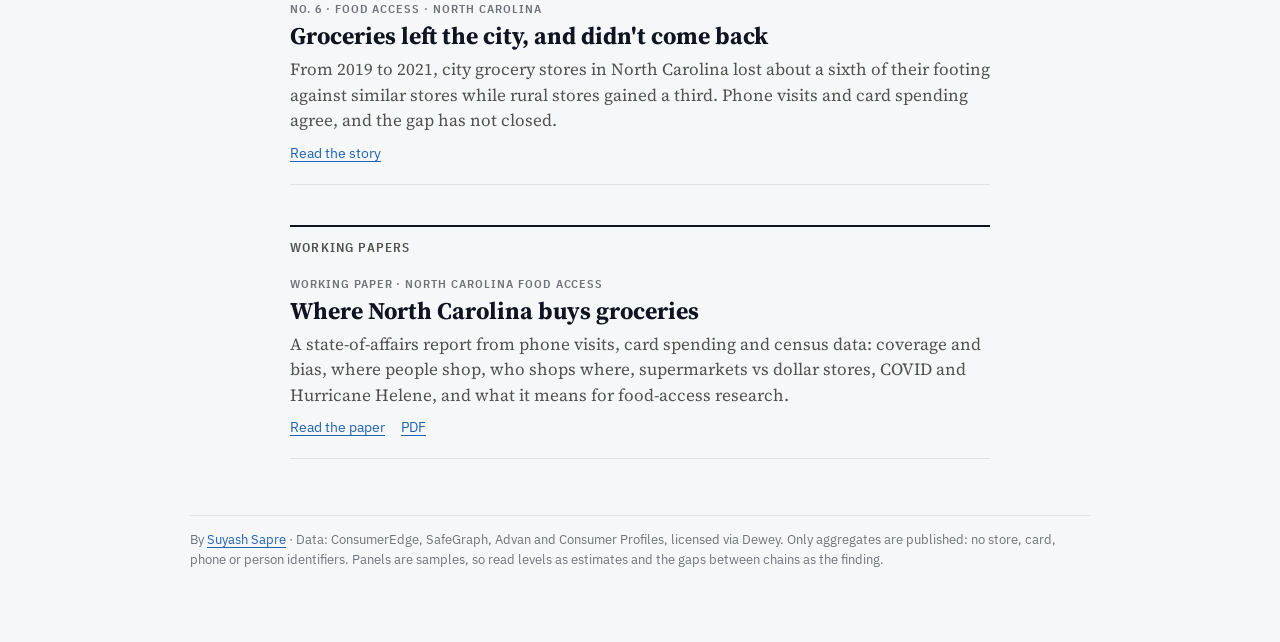
==== commit 31eceb6f: "Add working paper: Where North Carolina buys groceries (state of affairs, NC food access) Coverage a" ====
--- a/index.html
+++ b/index.html
@@ -43,6 +43,11 @@
       <h3><a href="covid-groceries/index.html">Groceries left the city, and didn&#x27;t come back</a></h3><p>From 2019 to 2021, city grocery stores in North Carolina lost about a sixth of their footing against similar stores while rural stores gained a third. Phone visits and card spending agree, and the gap has not closed.</p>
       <div class="links"><a href="covid-groceries/index.html">Read the story</a></div></article>
   </section>
+  <section class="shelf" id="papers"><h2>Working papers</h2>
+    <article class="entry"><div class="n">Working paper · North Carolina food access</div>
+      <h3><a href="papers/nc-grocery-2026/index.html">Where North Carolina buys groceries</a></h3><p>A state-of-affairs report from phone visits, card spending and census data: coverage and bias, where people shop, who shops where, supermarkets vs dollar stores, COVID and Hurricane Helene, and what it means for food-access research.</p>
+      <div class="links"><a href="papers/nc-grocery-2026/index.html">Read the paper</a><a href="papers/nc-grocery-2026/Where_North_Carolina_Buys_Groceries.pdf">PDF</a></div></article>
+  </section>
 </main>
 <footer class="site-foot">By <a href="https://suyashh77.github.io/suyashsapre_portfolio/">Suyash Sapre</a> · Data: ConsumerEdge, SafeGraph, Advan and Consumer Profiles, licensed via Dewey. Only aggregates are published: no store, card, phone or person identifiers. Panels are samples, so read levels as estimates and the gaps between chains as the finding.</footer>
 </body>
